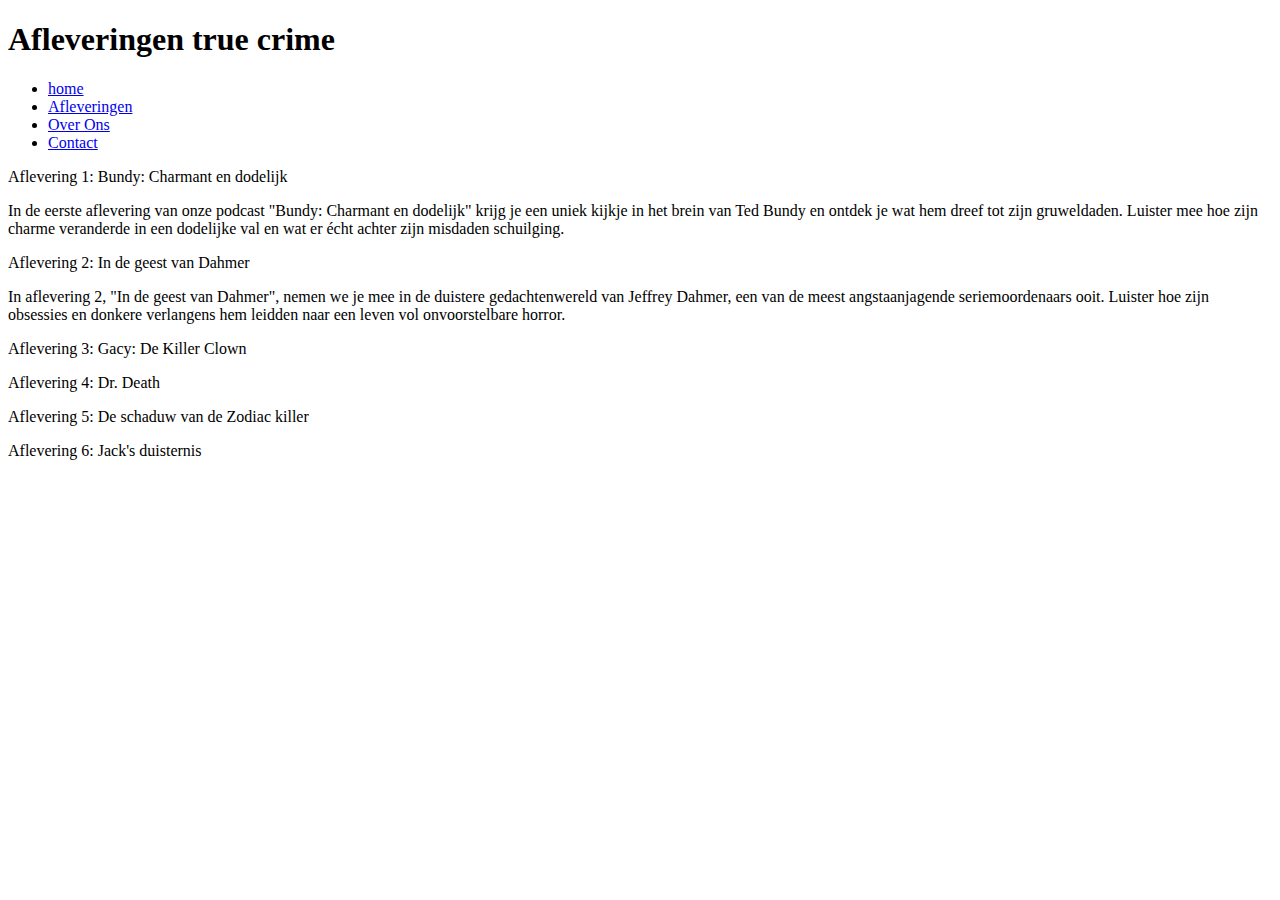
==== afleveringen.html @ 09ee3432 "Add files via upload" ====
<!DOCTYPE html>
<html lang="nl">
<head>
    <meta charset="UTF-8">
    <meta name="viewport" content="width=device-width, initial-scale=1.0">
    <title>afleveringen true crime</title>
    <link rel="stylesheet" href="CSS/Styles.css">
</head><h1>Afleveringen true crime</h1>
<body>
    <nav>
        <ul>
            <li><a href="Podcast.html">home</a></li>
            <li><a href="afleveringen.html">Afleveringen</a></li>
            <li><a href="Over Ons.html">Over Ons</a></li>
            <li><a href="contact.html">Contact</a></li>
        </ul>
    </nav>
    <nav>
     <p>Aflevering 1: Bundy: Charmant en dodelijk</p>
      <p>In de eerste aflevering van onze podcast "Bundy: Charmant en dodelijk" krijg je een uniek kijkje in het brein van Ted Bundy en ontdek je wat hem dreef tot zijn gruweldaden. Luister mee hoe zijn charme veranderde in een dodelijke val en wat er écht achter zijn misdaden schuilging. </p>
     <p>Aflevering 2: In de geest van Dahmer</p>
      <p>In aflevering 2, "In de geest van Dahmer", nemen we je mee in de duistere gedachtenwereld van Jeffrey Dahmer, een van de meest angstaanjagende seriemoordenaars ooit. Luister hoe zijn obsessies en donkere verlangens hem leidden naar een leven vol onvoorstelbare horror.</p>
     <p>Aflevering 3: Gacy: De Killer Clown</p>
     <p>Aflevering 4: Dr. Death</p>
     <p>Aflevering 5: De schaduw van de Zodiac killer</p>
     <p>Aflevering 6: Jack's duisternis</p>
     </nav>
</body>
</html>
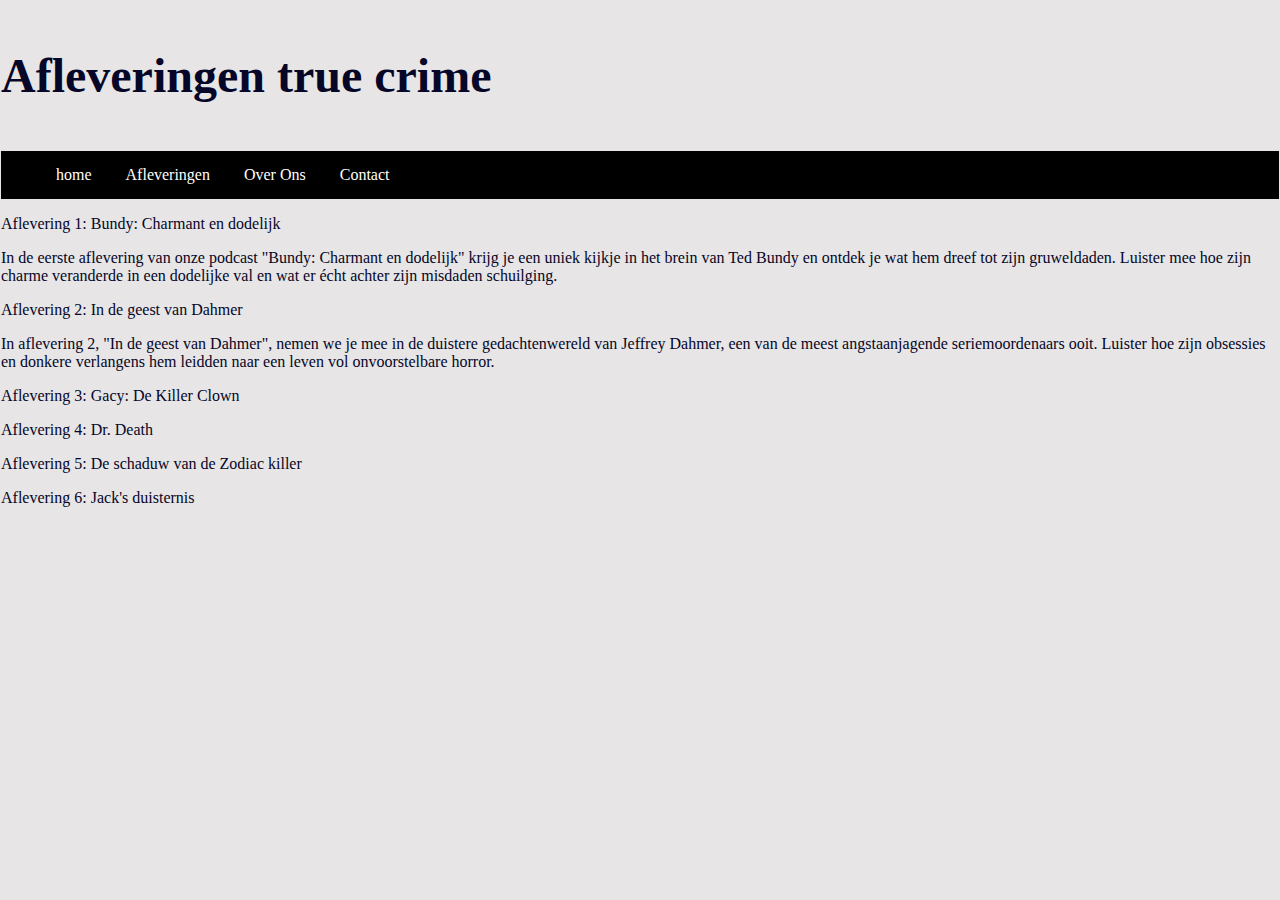
==== commit 47c09399: "Update afleveringen.html" ====
--- a/afleveringen.html
+++ b/afleveringen.html
@@ -4,14 +4,14 @@
     <meta charset="UTF-8">
     <meta name="viewport" content="width=device-width, initial-scale=1.0">
     <title>afleveringen true crime</title>
-    <link rel="stylesheet" href="CSS/Styles.css">
+    <link rel="stylesheet" href="css/styles.css">
 </head><h1>Afleveringen true crime</h1>
 <body>
     <nav>
         <ul>
             <li><a href="Podcast.html">home</a></li>
             <li><a href="afleveringen.html">Afleveringen</a></li>
-            <li><a href="Over Ons.html">Over Ons</a></li>
+            <li><a href="Over-Ons.html">Over Ons</a></li>
             <li><a href="contact.html">Contact</a></li>
         </ul>
     </nav>
@@ -26,4 +26,4 @@
      <p>Aflevering 6: Jack's duisternis</p>
      </nav>
 </body>
-</html>+</html>
--- a/css/styles.css
+++ b/css/styles.css
@@ -0,0 +1,63 @@
+header { 
+    background: rgb(244, 244, 244);
+    width: 100%;
+    padding: 1em
+}
+
+h1 {
+    font-size: 3em;
+    margin-block-start: 1em;
+    margin-block-end: 1em;
+    margin-inline-start: 1px;
+    margin-inline-end: 1px;
+}
+
+body { 
+    background-color: rgb(231, 229, 229);
+    color: rgb(6, 6, 40); 
+    font-family: Georgia, Times, "Times New Roman", serif;
+    margin: 0;
+}
+
+ul {
+    list-style-type: none;
+    background-color: black;
+}
+
+nav a:hover {
+    background-color: red;
+}
+
+nav a {
+    color: white;
+    text-decoration: none;
+    display: block;
+    padding: 15px;
+}
+
+nav li {
+    display: inline-block;
+}
+
+nav {
+    margin-block-start: 1em;
+    margin-block-end: 1em;
+    margin-inline-start: 1px;
+    margin-inline-end: 1px;
+}
+
+img { 
+    max-width: 1000px;
+    max-height: 500px;
+    margin-block-start: 2em;
+    margin-block-end: 2em;
+    margin-inline-start: 2px;
+}
+
+.container {
+    display: flex;
+    flex-direction: row;
+    flex-wrap: wrap;
+    align-items: center;
+}
+
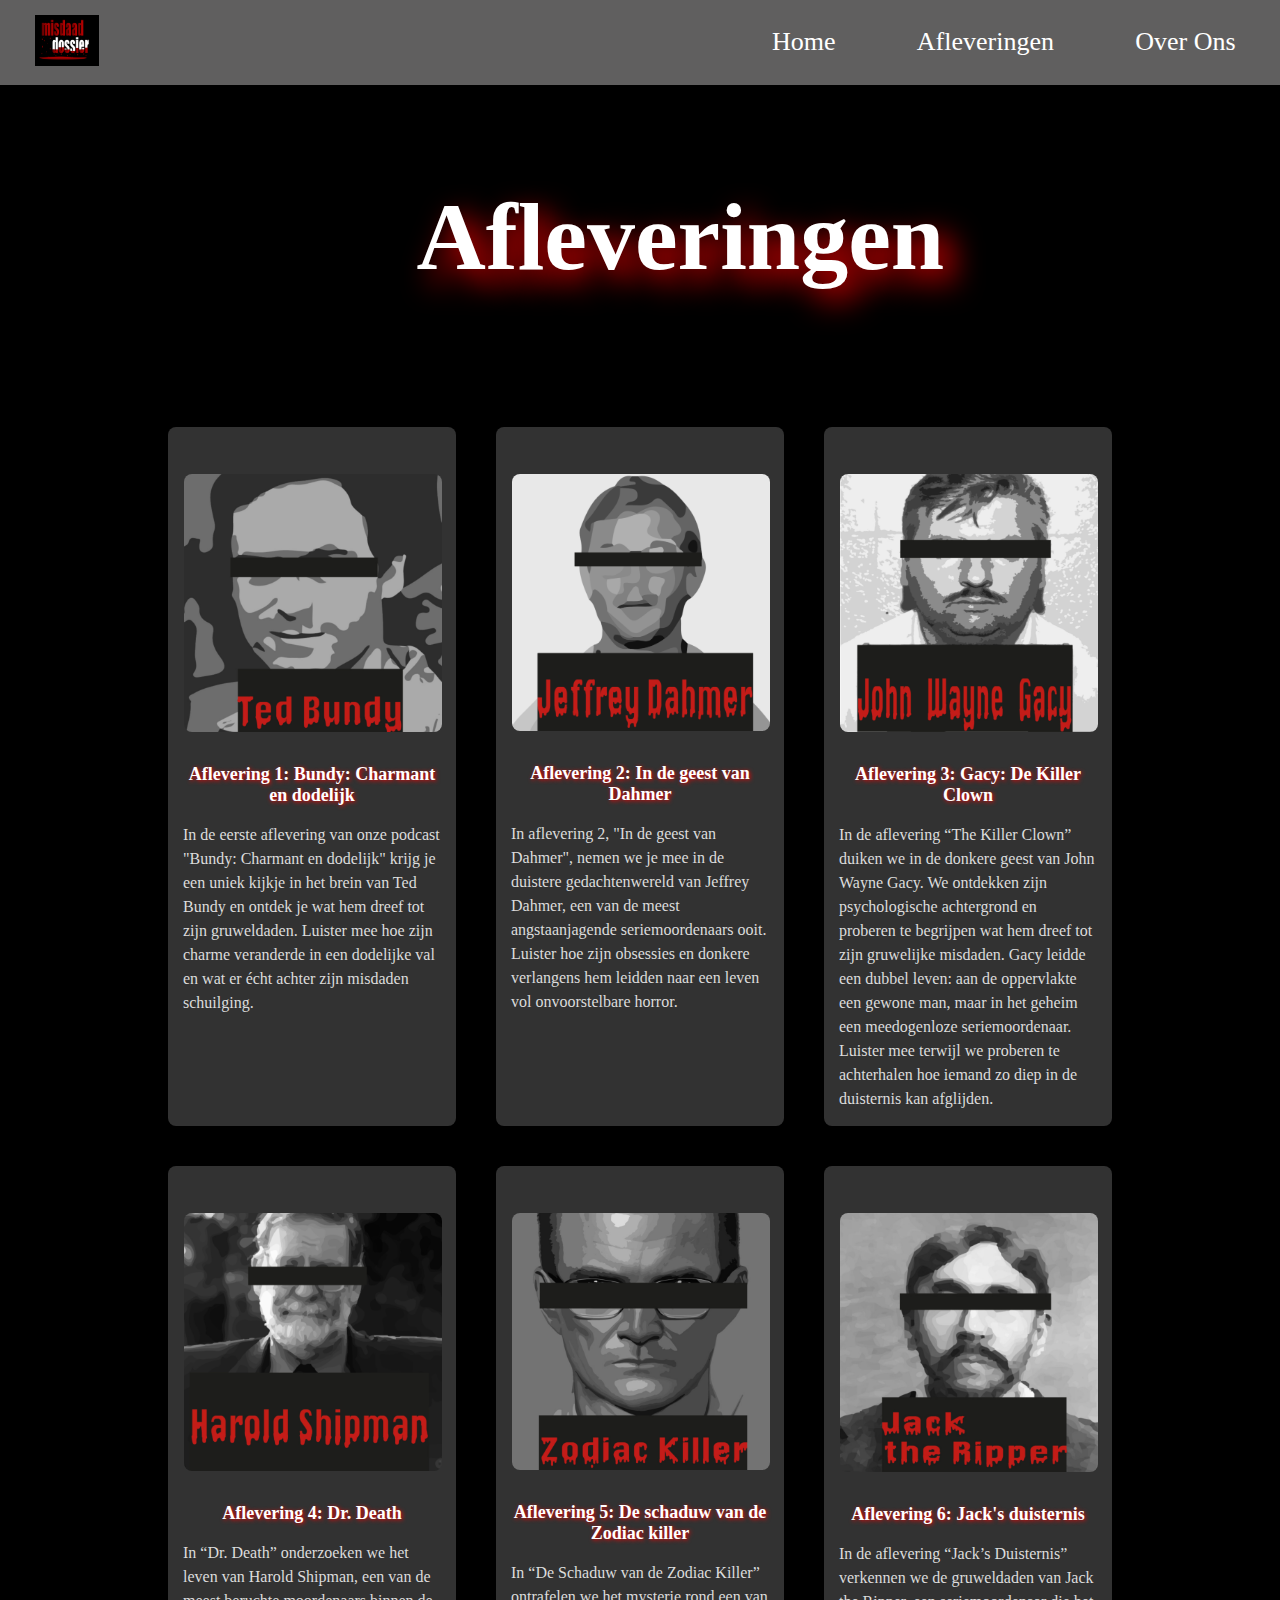
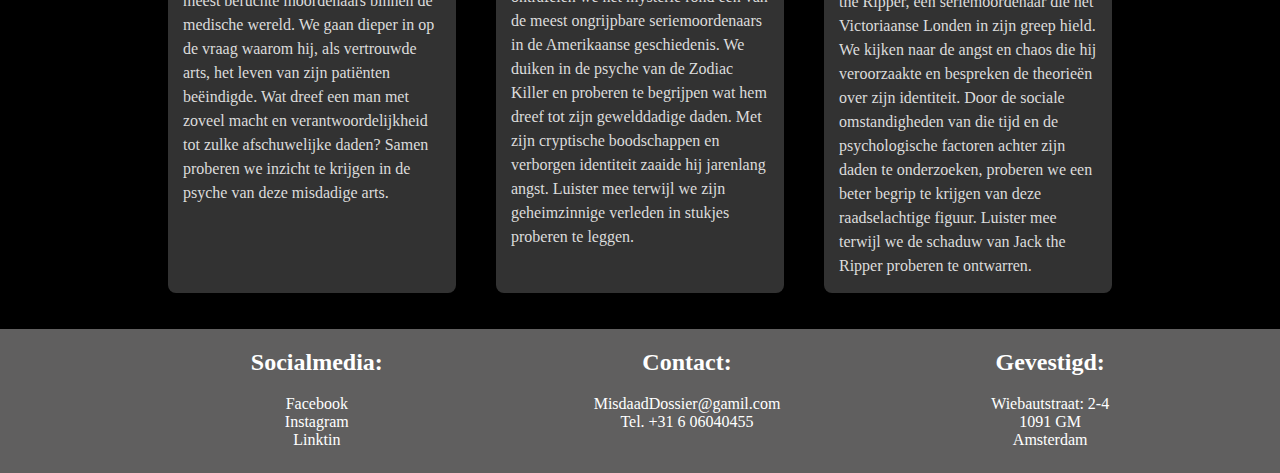
==== commit 1ba5a2e7: "Add files via upload" ====
--- a/afleveringen.html
+++ b/afleveringen.html
@@ -3,27 +3,105 @@
 <head>
     <meta charset="UTF-8">
     <meta name="viewport" content="width=device-width, initial-scale=1.0">
-    <title>afleveringen true crime</title>
+    <title>Misdaad Dossier 'afleveringen'</title>
     <link rel="stylesheet" href="css/styles.css">
-</head><h1>Afleveringen true crime</h1>
+</head>
+
 <body>
-    <nav>
-        <ul>
-            <li><a href="Podcast.html">home</a></li>
-            <li><a href="afleveringen.html">Afleveringen</a></li>
-            <li><a href="Over-Ons.html">Over Ons</a></li>
-            <li><a href="contact.html">Contact</a></li>
+    <header>
+        <nav>
+            <div class="logo">
+                <a href="index.html">
+                    <img src="images/logomisdaaddossier.png" alt="logo misdaad dossier" />
+                </a>
+            </div>
+            <ul>
+                <li><a href="index.html">Home</a></li>
+                <li><a href="afleveringen.html">Afleveringen</a></li>
+                <li><a href="over-ons.html">Over Ons</a></li>
+            </ul>
+        </nav>
+        <h1 class="title">Afleveringen</h1>
+    </header>
+
+    <main class="afleveringen-main">
+        <div class="aflevering">
+            <img src="images/TedBundy.png" alt="Afbeelding Ted Bundy">
+            <div class="aflevering-content">
+                <h2>Aflevering 1: Bundy: Charmant en dodelijk</h2>
+                <p>In de eerste aflevering van onze podcast "Bundy: Charmant en dodelijk" krijg je een uniek kijkje in het brein van Ted Bundy en ontdek je wat hem dreef tot zijn gruweldaden. Luister mee hoe zijn charme veranderde in een dodelijke val en wat er écht achter zijn misdaden schuilging.</p>
+            </div>
+        </div>
+       
+        <div class="aflevering">
+            <img src="images/JeffreyDahmer.png" alt="Afbeelding Yeffrey Dahmer">
+            <div class="aflevering-content">
+                <h2>Aflevering 2: In de geest van Dahmer</h2>
+                <p>In aflevering 2, "In de geest van Dahmer", nemen we je mee in de duistere gedachtenwereld van Jeffrey Dahmer, een van de meest angstaanjagende seriemoordenaars ooit. Luister hoe zijn obsessies en donkere verlangens hem leidden naar een leven vol onvoorstelbare horror.</p>
+            </div>
+        </div>
+
+        <div class="aflevering">
+            <img src="images/JohnWayneGacy.png" alt="Afbeelding John Wayne Gacy">
+            <div class="aflevering-content">
+                <h2>Aflevering 3: Gacy: De Killer Clown</h2>
+                <p>  In de aflevering “The Killer Clown” duiken we in de donkere geest van John Wayne Gacy. We ontdekken zijn psychologische achtergrond en proberen te begrijpen wat hem dreef tot zijn gruwelijke misdaden. Gacy leidde een dubbel leven: aan de oppervlakte een gewone man, maar in het geheim een meedogenloze seriemoordenaar. Luister mee terwijl we proberen te achterhalen hoe iemand zo diep in de duisternis kan afglijden.</p>
+            </div>
+        </div>
+            
+        <div class="aflevering">
+            <img src="images/HaroldShipman.png" alt="Afbeelding Horald shipman">
+            <div class="aflevering-content">
+                <h2>Aflevering 4: Dr. Death</h2>
+                <p>In “Dr. Death” onderzoeken we het leven van Harold Shipman, een van de meest beruchte moordenaars binnen de medische wereld. We gaan dieper in op de vraag waarom hij, als vertrouwde arts, het leven van zijn patiënten beëindigde. Wat dreef een man met zoveel macht en verantwoordelijkheid tot zulke afschuwelijke daden? Samen proberen we inzicht te krijgen in de psyche van deze misdadige arts.</p>
+            </div>
+        </div>
+
+        <div class="aflevering">
+            <img src="images/Zodiackiller.png" alt="Afbeelding Zodiac killer">
+            <div class="aflevering-content">
+                <h2>Aflevering 5: De schaduw van de Zodiac killer</h2>
+                <p>In “De Schaduw van de Zodiac Killer” ontrafelen we het mysterie rond een van de meest ongrijpbare seriemoordenaars in de Amerikaanse geschiedenis. We duiken in de psyche van de Zodiac Killer en proberen te begrijpen wat hem dreef tot zijn gewelddadige daden. Met zijn cryptische boodschappen en verborgen identiteit zaaide hij jarenlang angst. Luister mee terwijl we zijn geheimzinnige verleden in stukjes proberen te leggen.</p>
+            </div>
+        </div>
+
+        <div class="aflevering">
+            <img src="images/JacktheRipper.png" alt="Afbeelding Jack the Ripper">
+            <div class="aflevering-content">
+                <h2>Aflevering 6: Jack's duisternis</h2>
+                <p>In de aflevering “Jack’s Duisternis” verkennen we de gruweldaden van Jack the Ripper, een seriemoordenaar die het Victoriaanse Londen in zijn greep hield. We kijken naar de angst en chaos die hij veroorzaakte en bespreken de theorieën over zijn identiteit. Door de sociale omstandigheden van die tijd en de psychologische factoren achter zijn daden te onderzoeken, proberen we een beter begrip te krijgen van deze raadselachtige figuur. Luister mee terwijl we de schaduw van Jack the Ripper proberen te ontwarren.</p>
+               </div>
+        </div>
+    </main>
+
+    <footer>
+        <ul class="footer">
+            <li>
+                <ul class="hoi">
+                    <li><h2>Socialmedia:</h2></li>
+                    <li><a href="#"> Facebook</a></li>
+                    <li><a href="#">Instagram</a></li>
+                    <li><a href="#">Linktin</a></li>
+                </ul>
+            </li>    
+
+            <li>
+                <ul class="hoi">
+                    <li><h2>Contact:</h2></li>
+                    <li><a href="#">MisdaadDossier@gamil.com</a></li>
+                    <li><a href="#">Tel. +31 6 06040455</a></li>
+                </ul> 
+            </li>
+
+            <li>
+                <ul class="hoi">
+                    <li><h2>Gevestigd:</h2></li>
+                    <li><a href="#">Wiebautstraat: 2-4</a></li>
+                    <li><a href="#">1091 GM</a></li>
+                    <li><a href="#">Amsterdam</a></li>
+                </ul>  
+            </li>
         </ul>
-    </nav>
-    <nav>
-     <p>Aflevering 1: Bundy: Charmant en dodelijk</p>
-      <p>In de eerste aflevering van onze podcast "Bundy: Charmant en dodelijk" krijg je een uniek kijkje in het brein van Ted Bundy en ontdek je wat hem dreef tot zijn gruweldaden. Luister mee hoe zijn charme veranderde in een dodelijke val en wat er écht achter zijn misdaden schuilging. </p>
-     <p>Aflevering 2: In de geest van Dahmer</p>
-      <p>In aflevering 2, "In de geest van Dahmer", nemen we je mee in de duistere gedachtenwereld van Jeffrey Dahmer, een van de meest angstaanjagende seriemoordenaars ooit. Luister hoe zijn obsessies en donkere verlangens hem leidden naar een leven vol onvoorstelbare horror.</p>
-     <p>Aflevering 3: Gacy: De Killer Clown</p>
-     <p>Aflevering 4: Dr. Death</p>
-     <p>Aflevering 5: De schaduw van de Zodiac killer</p>
-     <p>Aflevering 6: Jack's duisternis</p>
-     </nav>
+    </footer>
 </body>
-</html>
+</html>--- a/css/styles.css
+++ b/css/styles.css
@@ -1,57 +1,90 @@
-header { 
-    background: rgb(244, 244, 244);
-    width: 100%;
-    padding: 1em
-}
-
 h1 {
-    font-size: 3em;
-    margin-block-start: 1em;
-    margin-block-end: 1em;
-    margin-inline-start: 1px;
-    margin-inline-end: 1px;
+    font-size: 4em;
+    margin: 1em 0.16em 1em 1em; 
+    text-shadow: 0.125em 0.125em 0.3em red; 
 }
 
 body { 
-    background-color: rgb(231, 229, 229);
-    color: rgb(6, 6, 40); 
+    background-color: rgb(0, 0, 0);
+    color: rgb(255, 255, 255); 
     font-family: Georgia, Times, "Times New Roman", serif;
     margin: 0;
 }
 
-ul {
-    list-style-type: none;
-    background-color: black;
-}
-
-nav a:hover {
-    background-color: red;
+section {
+    display: flex;
+    align-items: flex-start;
+    justify-content: space-between;
+    margin-bottom: 0em;
+    padding-bottom: 0em;
+}
+    
+section h1 { 
+    margin-bottom: 0.6em; 
+    margin-top: 0,5em; 
+    margin-left: 0.0625em; 
+    font-size: 4em; 
+}
+
+section p { 
+    margin-left: 0.125em; 
+    margin-right: 0.125em; 
+    margin-top: 1.875em; 
+    font-size: 2em; 
+}
+
+header h1 {
+    margin-top: 0.07em; 
+}
+
+header p {
+    margin-top: 0.07em; 
+}
+
+nav {
+    display: flex;
+    align-items: center;
+    justify-content: space-between;
+    padding: 0 1.25em; 
+    background-color: rgb(96, 95, 95);
+}
+
+nav .logo img {
+    width: 4em; 
+    margin: 0;
+    padding: 0;
+}
+
+nav ul {
+    list-style: none;
+    background-color: rgb(96, 95, 95);
+    display: flex;
+    margin: 0;
+    padding: 0;
+}
+
+nav ul li {
+    margin-left: 1.25em; 
+    font-size: 1.625em; 
 }
 
 nav a {
     color: white;
     text-decoration: none;
     display: block;
-    padding: 15px;
-}
-
-nav li {
-    display: inline-block;
-}
-
-nav {
-    margin-block-start: 1em;
-    margin-block-end: 1em;
-    margin-inline-start: 1px;
-    margin-inline-end: 1px;
+    padding: 0.9375em; 
+}
+
+nav a:hover {
+    background-color: rgb(160, 19, 19);
 }
 
 img { 
-    max-width: 1000px;
-    max-height: 500px;
-    margin-block-start: 2em;
-    margin-block-end: 2em;
-    margin-inline-start: 2px;
+    max-width: 62.5em; 
+    max-height: 31.25em; 
+    margin-block-start: 2em; 
+    margin-block-end: 2em; 
+    margin-inline-start: 0.125em; 
 }
 
 .container {
@@ -61,3 +94,138 @@
     align-items: center;
 }
 
+.afleveringen-main {
+    display: flex;
+    flex-wrap: wrap;
+    justify-content: center;
+    margin: 0 auto;
+}
+
+.aflevering {
+    display: flex;
+    flex-direction: column;
+    align-items: center;
+    background-color: rgb(50, 50, 50);
+    padding: 0.9375em; 
+    border-radius: 0.5em; 
+    box-shadow: 0 0.125em 0.3125em rgba(0, 0, 0, 0.5); 
+    margin: 1.25em; 
+    width: calc(25% - 2em); 
+    box-sizing: border-box;
+}
+
+.aflevering img {
+    max-width: 100%;
+    height: auto;
+    border-radius: 0.5em; 
+    margin-bottom: 0.9375em; 
+}
+
+.aflevering-content {
+    text-align: left;
+}
+
+.aflevering h2 {
+    font-size: 1.125em; 
+    text-align: center;
+    margin: 0.9375em 0;
+    color: rgb(255, 255, 255);
+    text-shadow: 0.0625em 0.0625em 0.25em red; 
+}
+
+.aflevering p {
+    font-size: 1em; 
+    color: rgb(220, 220, 220);
+    line-height: 1.5em;
+    margin: auto;
+}
+
+.title {
+    text-align: center; 
+    font-size: 6em; 
+    margin-top: 1em;
+    margin-bottom: 1.2em; 
+    text-shadow: 0.125em 0.125em 0.3125em red; 
+}
+
+.overons {
+    text-align: center;
+    font-size: 2em; 
+    margin-top: 2.1875em;
+    margin-bottom: 1.25em;
+}
+
+.hetteam {
+    display: flex;
+    flex-direction: column;
+    padding: 0.9375em; 
+    border-radius: 0.5em;
+    margin: 3.75em;
+    width: calc(25% - 2em); 
+    box-sizing: border-box;
+}
+
+.hetteam img {
+    max-width: 100%;
+    height: auto;
+    margin-bottom: 0.9375em; 
+}
+
+.hetteam-content h2 {
+    font-size: 2em; 
+    text-align: center;
+    margin: 0.9375em 0; 
+    color: rgb(158, 12, 12);
+}
+
+.hetteam-content p {
+    font-size: 1em; 
+    text-align: center;
+    margin: 0.9375em 0; 
+    color: rgb(255, 255, 255);
+}
+
+.video {
+    margin-top: 1.875em;
+    margin-bottom: 3.75em; 
+    width: 100%;
+    display: flex;
+    justify-content: center;
+}
+
+.youtube {
+    width: 45em; 
+    height: 25em; 
+}
+
+footer {
+    background-color: rgb(96, 95, 95);
+    padding-top: 0,5;
+    padding-bottom: 0.5em; 
+    text-align: center;
+}
+
+footer ul {
+    display: flex;
+    justify-content: space-evenly;
+    list-style-type: none;
+}
+
+.footer {
+    text-decoration: none;
+}
+
+.hoi {
+    display: flex;
+    flex-direction: column;
+    align-items: center;
+}
+
+.footer {
+    text-decoration: none;
+}
+
+.hoi a {
+    color: white; 
+    text-decoration: none;
+}